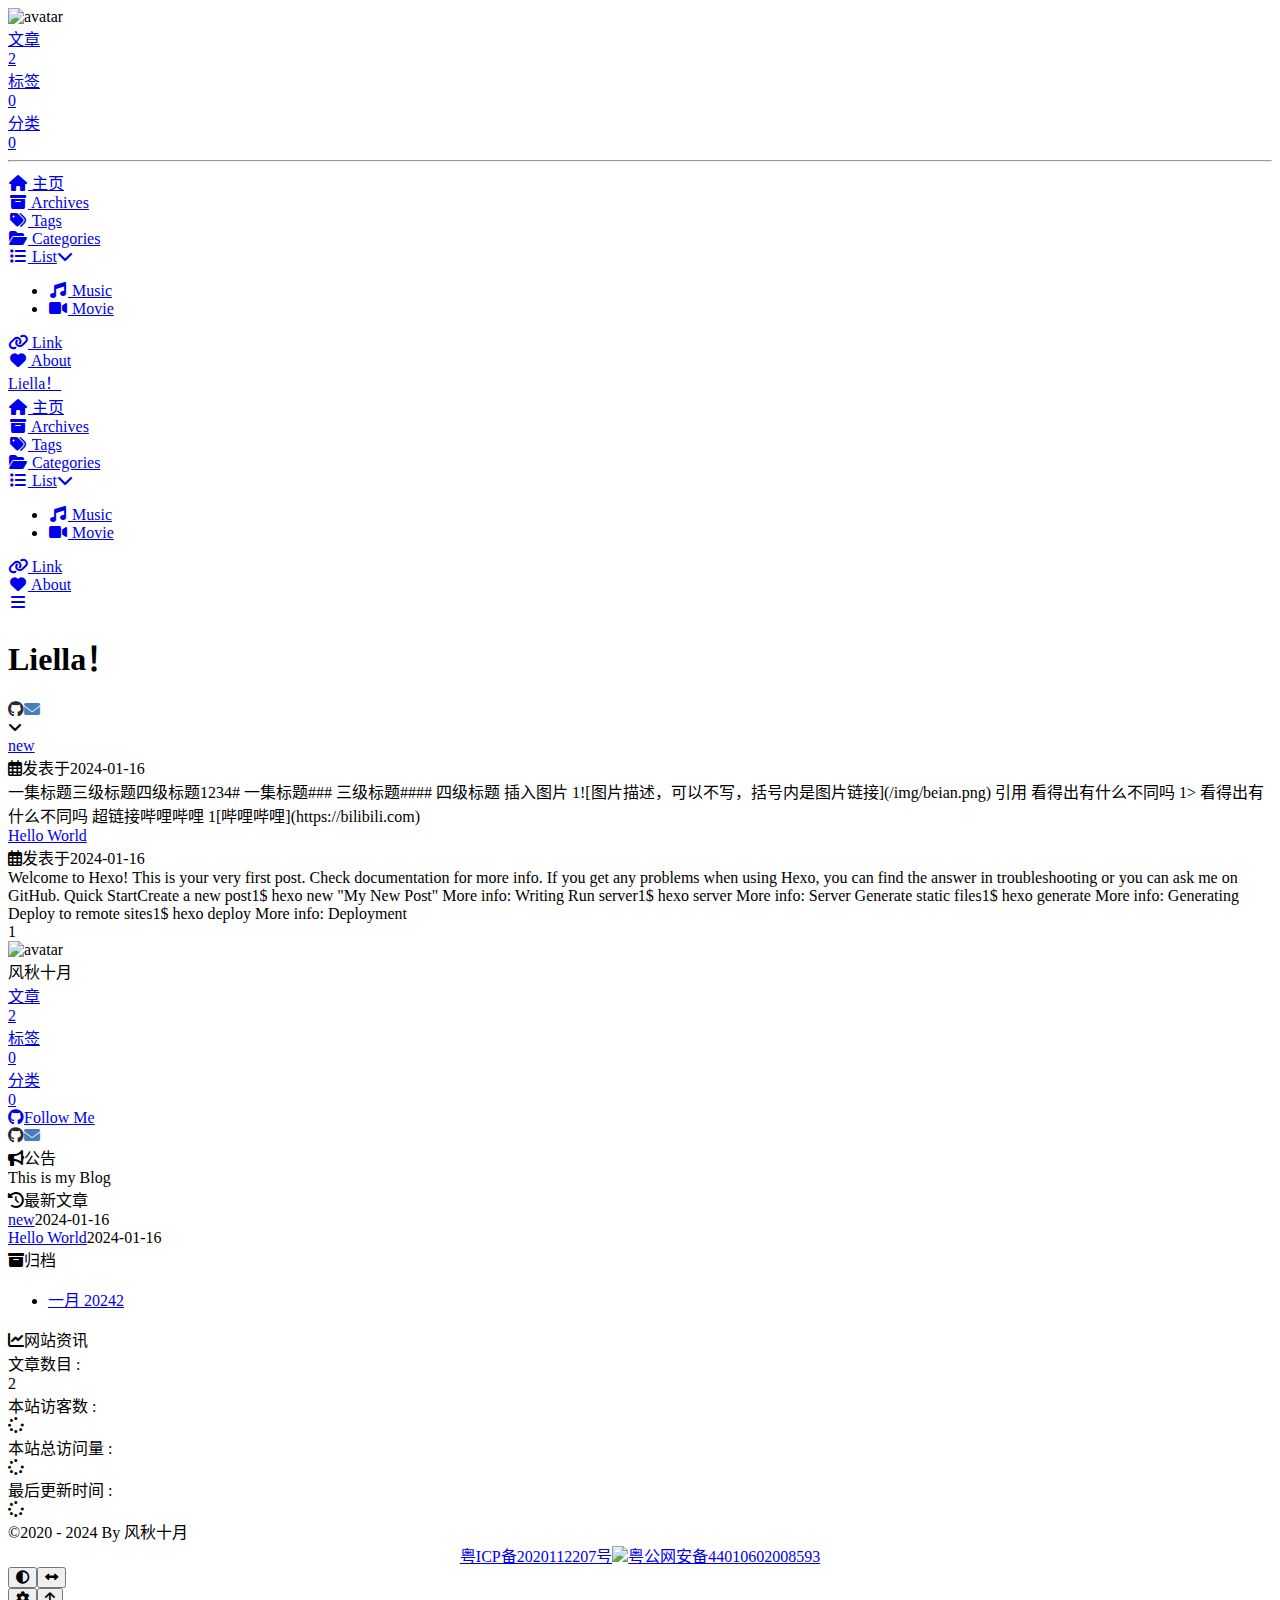
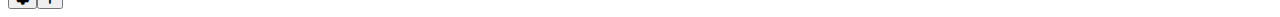
==== index.html @ 4f87a9f6 "Site updated: 2024-01-16 03:40:09" ====
<!DOCTYPE html><html lang="zh-CN" data-theme="light"><head><meta charset="UTF-8"><meta http-equiv="X-UA-Compatible" content="IE=edge"><meta name="viewport" content="width=device-width, initial-scale=1.0,viewport-fit=cover"><title>Liella！</title><meta name="author" content="风秋十月"><meta name="copyright" content="风秋十月"><meta name="format-detection" content="telephone=no"><meta name="theme-color" content="#ffffff"><meta property="og:type" content="website">
<meta property="og:title" content="Liella！">
<meta property="og:url" content="http://example.com/index.html">
<meta property="og:site_name" content="Liella！">
<meta property="og:locale" content="zh_CN">
<meta property="og:image" content="https://i.loli.net/2021/02/24/5O1day2nriDzjSu.png">
<meta property="article:author" content="风秋十月">
<meta name="twitter:card" content="summary">
<meta name="twitter:image" content="https://i.loli.net/2021/02/24/5O1day2nriDzjSu.png"><link rel="shortcut icon" href="/img/favicon.ico"><link rel="canonical" href="http://example.com/index.html"><link rel="preconnect" href="//cdn.jsdelivr.net"/><link rel="preconnect" href="//busuanzi.ibruce.info"/><link rel="stylesheet" href="/css/index.css?v=4.12.0"><link rel="stylesheet" href="https://cdn.jsdelivr.net/npm/@fortawesome/fontawesome-free@6.5.1/css/all.min.css"><link rel="stylesheet" href="https://cdn.jsdelivr.net/npm/@fancyapps/ui@5.0.32/dist/fancybox/fancybox.min.css" media="print" onload="this.media='all'"><script>const GLOBAL_CONFIG = {
  root: '/',
  algolia: undefined,
  localSearch: undefined,
  translate: undefined,
  noticeOutdate: undefined,
  highlight: {"plugin":"highlight.js","highlightCopy":true,"highlightLang":true,"highlightHeightLimit":false},
  copy: {
    success: '复制成功',
    error: '复制错误',
    noSupport: '浏览器不支持'
  },
  relativeDate: {
    homepage: false,
    post: false
  },
  runtime: '',
  dateSuffix: {
    just: '刚刚',
    min: '分钟前',
    hour: '小时前',
    day: '天前',
    month: '个月前'
  },
  copyright: undefined,
  lightbox: 'fancybox',
  Snackbar: undefined,
  infinitegrid: {
    js: 'https://cdn.jsdelivr.net/npm/@egjs/infinitegrid@4.11.0/dist/infinitegrid.min.js',
    buttonText: '加载更多'
  },
  isPhotoFigcaption: false,
  islazyload: false,
  isAnchor: false,
  percent: {
    toc: true,
    rightside: false,
  },
  autoDarkmode: false
}</script><script id="config-diff">var GLOBAL_CONFIG_SITE = {
  title: 'Liella！',
  isPost: false,
  isHome: true,
  isHighlightShrink: false,
  isToc: false,
  postUpdate: '2024-01-16 03:40:05'
}</script><script>(win=>{
      win.saveToLocal = {
        set: (key, value, ttl) => {
          if (ttl === 0) return
          const now = Date.now()
          const expiry = now + ttl * 86400000
          const item = {
            value,
            expiry
          }
          localStorage.setItem(key, JSON.stringify(item))
        },
      
        get: key => {
          const itemStr = localStorage.getItem(key)
      
          if (!itemStr) {
            return undefined
          }
          const item = JSON.parse(itemStr)
          const now = Date.now()
      
          if (now > item.expiry) {
            localStorage.removeItem(key)
            return undefined
          }
          return item.value
        }
      }
    
      win.getScript = (url, attr = {}) => new Promise((resolve, reject) => {
        const script = document.createElement('script')
        script.src = url
        script.async = true
        script.onerror = reject
        script.onload = script.onreadystatechange = function() {
          const loadState = this.readyState
          if (loadState && loadState !== 'loaded' && loadState !== 'complete') return
          script.onload = script.onreadystatechange = null
          resolve()
        }

        Object.keys(attr).forEach(key => {
          script.setAttribute(key, attr[key])
        })

        document.head.appendChild(script)
      })
    
      win.getCSS = (url, id = false) => new Promise((resolve, reject) => {
        const link = document.createElement('link')
        link.rel = 'stylesheet'
        link.href = url
        if (id) link.id = id
        link.onerror = reject
        link.onload = link.onreadystatechange = function() {
          const loadState = this.readyState
          if (loadState && loadState !== 'loaded' && loadState !== 'complete') return
          link.onload = link.onreadystatechange = null
          resolve()
        }
        document.head.appendChild(link)
      })
    
      win.activateDarkMode = () => {
        document.documentElement.setAttribute('data-theme', 'dark')
        if (document.querySelector('meta[name="theme-color"]') !== null) {
          document.querySelector('meta[name="theme-color"]').setAttribute('content', '#0d0d0d')
        }
      }
      win.activateLightMode = () => {
        document.documentElement.setAttribute('data-theme', 'light')
        if (document.querySelector('meta[name="theme-color"]') !== null) {
          document.querySelector('meta[name="theme-color"]').setAttribute('content', '#ffffff')
        }
      }
      const t = saveToLocal.get('theme')
    
        if (t === 'dark') activateDarkMode()
        else if (t === 'light') activateLightMode()
      
      const asideStatus = saveToLocal.get('aside-status')
      if (asideStatus !== undefined) {
        if (asideStatus === 'hide') {
          document.documentElement.classList.add('hide-aside')
        } else {
          document.documentElement.classList.remove('hide-aside')
        }
      }
    
      const detectApple = () => {
        if(/iPad|iPhone|iPod|Macintosh/.test(navigator.userAgent)){
          document.documentElement.classList.add('apple')
        }
      }
      detectApple()
    })(window)</script><meta name="generator" content="Hexo 7.0.0"></head><body><div id="sidebar"><div id="menu-mask"></div><div id="sidebar-menus"><div class="avatar-img is-center"><img src="https://i.loli.net/2021/02/24/5O1day2nriDzjSu.png" onerror="onerror=null;src='/img/friend_404.gif'" alt="avatar"/></div><div class="sidebar-site-data site-data is-center"><a href="/archives/"><div class="headline">文章</div><div class="length-num">2</div></a><a href="/tags/"><div class="headline">标签</div><div class="length-num">0</div></a><a href="/categories/"><div class="headline">分类</div><div class="length-num">0</div></a></div><hr class="custom-hr"/><div class="menus_items"><div class="menus_item"><a class="site-page" href="/"><i class="fa-fw fas fa-home"></i><span> 主页</span></a></div><div class="menus_item"><a class="site-page" href="/archives/"><i class="fa-fw fas fa-archive"></i><span> Archives</span></a></div><div class="menus_item"><a class="site-page" href="/tags/"><i class="fa-fw fas fa-tags"></i><span> Tags</span></a></div><div class="menus_item"><a class="site-page" href="/categories/"><i class="fa-fw fas fa-folder-open"></i><span> Categories</span></a></div><div class="menus_item"><a class="site-page group" href="javascript:void(0);"><i class="fa-fw fas fa-list"></i><span> List</span><i class="fas fa-chevron-down"></i></a><ul class="menus_item_child"><li><a class="site-page child" href="/music/"><i class="fa-fw fas fa-music"></i><span> Music</span></a></li><li><a class="site-page child" href="/movies/"><i class="fa-fw fas fa-video"></i><span> Movie</span></a></li></ul></div><div class="menus_item"><a class="site-page" href="/link/"><i class="fa-fw fas fa-link"></i><span> Link</span></a></div><div class="menus_item"><a class="site-page" href="/about/"><i class="fa-fw fas fa-heart"></i><span> About</span></a></div></div></div></div><div class="page" id="body-wrap"><header class="full_page" id="page-header" style="background-image: url('/img/index.jpg')"><nav id="nav"><span id="blog-info"><a href="/" title="Liella！"><span class="site-name">Liella！</span></a></span><div id="menus"><div class="menus_items"><div class="menus_item"><a class="site-page" href="/"><i class="fa-fw fas fa-home"></i><span> 主页</span></a></div><div class="menus_item"><a class="site-page" href="/archives/"><i class="fa-fw fas fa-archive"></i><span> Archives</span></a></div><div class="menus_item"><a class="site-page" href="/tags/"><i class="fa-fw fas fa-tags"></i><span> Tags</span></a></div><div class="menus_item"><a class="site-page" href="/categories/"><i class="fa-fw fas fa-folder-open"></i><span> Categories</span></a></div><div class="menus_item"><a class="site-page group" href="javascript:void(0);"><i class="fa-fw fas fa-list"></i><span> List</span><i class="fas fa-chevron-down"></i></a><ul class="menus_item_child"><li><a class="site-page child" href="/music/"><i class="fa-fw fas fa-music"></i><span> Music</span></a></li><li><a class="site-page child" href="/movies/"><i class="fa-fw fas fa-video"></i><span> Movie</span></a></li></ul></div><div class="menus_item"><a class="site-page" href="/link/"><i class="fa-fw fas fa-link"></i><span> Link</span></a></div><div class="menus_item"><a class="site-page" href="/about/"><i class="fa-fw fas fa-heart"></i><span> About</span></a></div></div><div id="toggle-menu"><a class="site-page" href="javascript:void(0);"><i class="fas fa-bars fa-fw"></i></a></div></div></nav><div id="site-info"><h1 id="site-title">Liella！</h1><div id="site_social_icons"><a class="social-icon" href="https://github.com/xxxxx" target="_blank" title="Github"><i class="fab fa-github" style="color: #24292e;"></i></a><a class="social-icon" href="mailto:xxxxxx@gmail.com" target="_blank" title="Email"><i class="fas fa-envelope" style="color: #4a7dbe;"></i></a></div></div><div id="scroll-down"><i class="fas fa-angle-down scroll-down-effects"></i></div></header><main class="layout" id="content-inner"><div class="recent-posts" id="recent-posts"><div class="recent-post-item"><div class="recent-post-info no-cover"><a class="article-title" href="/2024/01/16/new/" title="new">new</a><div class="article-meta-wrap"><span class="post-meta-date"><i class="far fa-calendar-alt"></i><span class="article-meta-label">发表于</span><time datetime="2024-01-15T18:59:41.000Z" title="发表于 2024-01-16 02:59:41">2024-01-16</time></span></div><div class="content">一集标题三级标题四级标题1234# 一集标题### 三级标题#### 四级标题

插入图片
1![图片描述，可以不写，括号内是图片链接](/img/beian.png)

引用
看得出有什么不同吗

1&gt; 看得出有什么不同吗

超链接哔哩哔哩
1[哔哩哔哩](https://bilibili.com)

</div></div></div><div class="recent-post-item"><div class="recent-post-info no-cover"><a class="article-title" href="/2024/01/16/hello-world/" title="Hello World">Hello World</a><div class="article-meta-wrap"><span class="post-meta-date"><i class="far fa-calendar-alt"></i><span class="article-meta-label">发表于</span><time datetime="2024-01-15T17:14:03.860Z" title="发表于 2024-01-16 01:14:03">2024-01-16</time></span></div><div class="content">Welcome to Hexo! This is your very first post. Check documentation for more info. If you get any problems when using Hexo, you can find the answer in troubleshooting or you can ask me on GitHub.
Quick StartCreate a new post1$ hexo new &quot;My New Post&quot;

More info: Writing
Run server1$ hexo server

More info: Server
Generate static files1$ hexo generate

More info: Generating
Deploy to remote sites1$ hexo deploy

More info: Deployment

</div></div></div><nav id="pagination"><div class="pagination"><span class="page-number current">1</span></div></nav></div><div class="aside-content" id="aside-content"><div class="card-widget card-info"><div class="is-center"><div class="avatar-img"><img src="https://i.loli.net/2021/02/24/5O1day2nriDzjSu.png" onerror="this.onerror=null;this.src='/img/friend_404.gif'" alt="avatar"/></div><div class="author-info__name">风秋十月</div><div class="author-info__description"></div></div><div class="card-info-data site-data is-center"><a href="/archives/"><div class="headline">文章</div><div class="length-num">2</div></a><a href="/tags/"><div class="headline">标签</div><div class="length-num">0</div></a><a href="/categories/"><div class="headline">分类</div><div class="length-num">0</div></a></div><a id="card-info-btn" target="_blank" rel="noopener" href="https://github.com/xxxxxx"><i class="fab fa-github"></i><span>Follow Me</span></a><div class="card-info-social-icons is-center"><a class="social-icon" href="https://github.com/xxxxx" target="_blank" title="Github"><i class="fab fa-github" style="color: #24292e;"></i></a><a class="social-icon" href="mailto:xxxxxx@gmail.com" target="_blank" title="Email"><i class="fas fa-envelope" style="color: #4a7dbe;"></i></a></div></div><div class="card-widget card-announcement"><div class="item-headline"><i class="fas fa-bullhorn fa-shake"></i><span>公告</span></div><div class="announcement_content">This is my Blog</div></div><div class="sticky_layout"><div class="card-widget card-recent-post"><div class="item-headline"><i class="fas fa-history"></i><span>最新文章</span></div><div class="aside-list"><div class="aside-list-item no-cover"><div class="content"><a class="title" href="/2024/01/16/new/" title="new">new</a><time datetime="2024-01-15T18:59:41.000Z" title="发表于 2024-01-16 02:59:41">2024-01-16</time></div></div><div class="aside-list-item no-cover"><div class="content"><a class="title" href="/2024/01/16/hello-world/" title="Hello World">Hello World</a><time datetime="2024-01-15T17:14:03.860Z" title="发表于 2024-01-16 01:14:03">2024-01-16</time></div></div></div></div><div class="card-widget card-archives"><div class="item-headline"><i class="fas fa-archive"></i><span>归档</span></div><ul class="card-archive-list"><li class="card-archive-list-item"><a class="card-archive-list-link" href="/archives/2024/01/"><span class="card-archive-list-date">一月 2024</span><span class="card-archive-list-count">2</span></a></li></ul></div><div class="card-widget card-webinfo"><div class="item-headline"><i class="fas fa-chart-line"></i><span>网站资讯</span></div><div class="webinfo"><div class="webinfo-item"><div class="item-name">文章数目 :</div><div class="item-count">2</div></div><div class="webinfo-item"><div class="item-name">本站访客数 :</div><div class="item-count" id="busuanzi_value_site_uv"><i class="fa-solid fa-spinner fa-spin"></i></div></div><div class="webinfo-item"><div class="item-name">本站总访问量 :</div><div class="item-count" id="busuanzi_value_site_pv"><i class="fa-solid fa-spinner fa-spin"></i></div></div><div class="webinfo-item"><div class="item-name">最后更新时间 :</div><div class="item-count" id="last-push-date" data-lastPushDate="2024-01-15T19:40:05.425Z"><i class="fa-solid fa-spinner fa-spin"></i></div></div></div></div></div></div></main><footer id="footer"><div id="footer-wrap"><div class="copyright">&copy;2020 - 2024 By 风秋十月</div><div class="footer_custom_text"><div align=center><a href=" " target=_blank>粤ICP备2020112207号</a ><a target="_blank" rel="noopener" href="https://beian.mps.gov.cn/#/query/webSearch?code=44010602008593\"><img class="icp-icon" src="\img\beian.png"><span>粤公网安备44010602008593</span></a></div></div></div></footer></div><div id="rightside"><div id="rightside-config-hide"><button id="darkmode" type="button" title="浅色和深色模式转换"><i class="fas fa-adjust"></i></button><button id="hide-aside-btn" type="button" title="单栏和双栏切换"><i class="fas fa-arrows-alt-h"></i></button></div><div id="rightside-config-show"><button id="rightside-config" type="button" title="设置"><i class="fas fa-cog fa-spin"></i></button><button id="go-up" type="button" title="回到顶部"><span class="scroll-percent"></span><i class="fas fa-arrow-up"></i></button></div></div><div><script src="/js/utils.js?v=4.12.0"></script><script src="/js/main.js?v=4.12.0"></script><script src="https://cdn.jsdelivr.net/npm/@fancyapps/ui@5.0.32/dist/fancybox/fancybox.umd.min.js"></script><div class="js-pjax"></div><script async data-pjax src="//busuanzi.ibruce.info/busuanzi/2.3/busuanzi.pure.mini.js"></script></div></body></html>
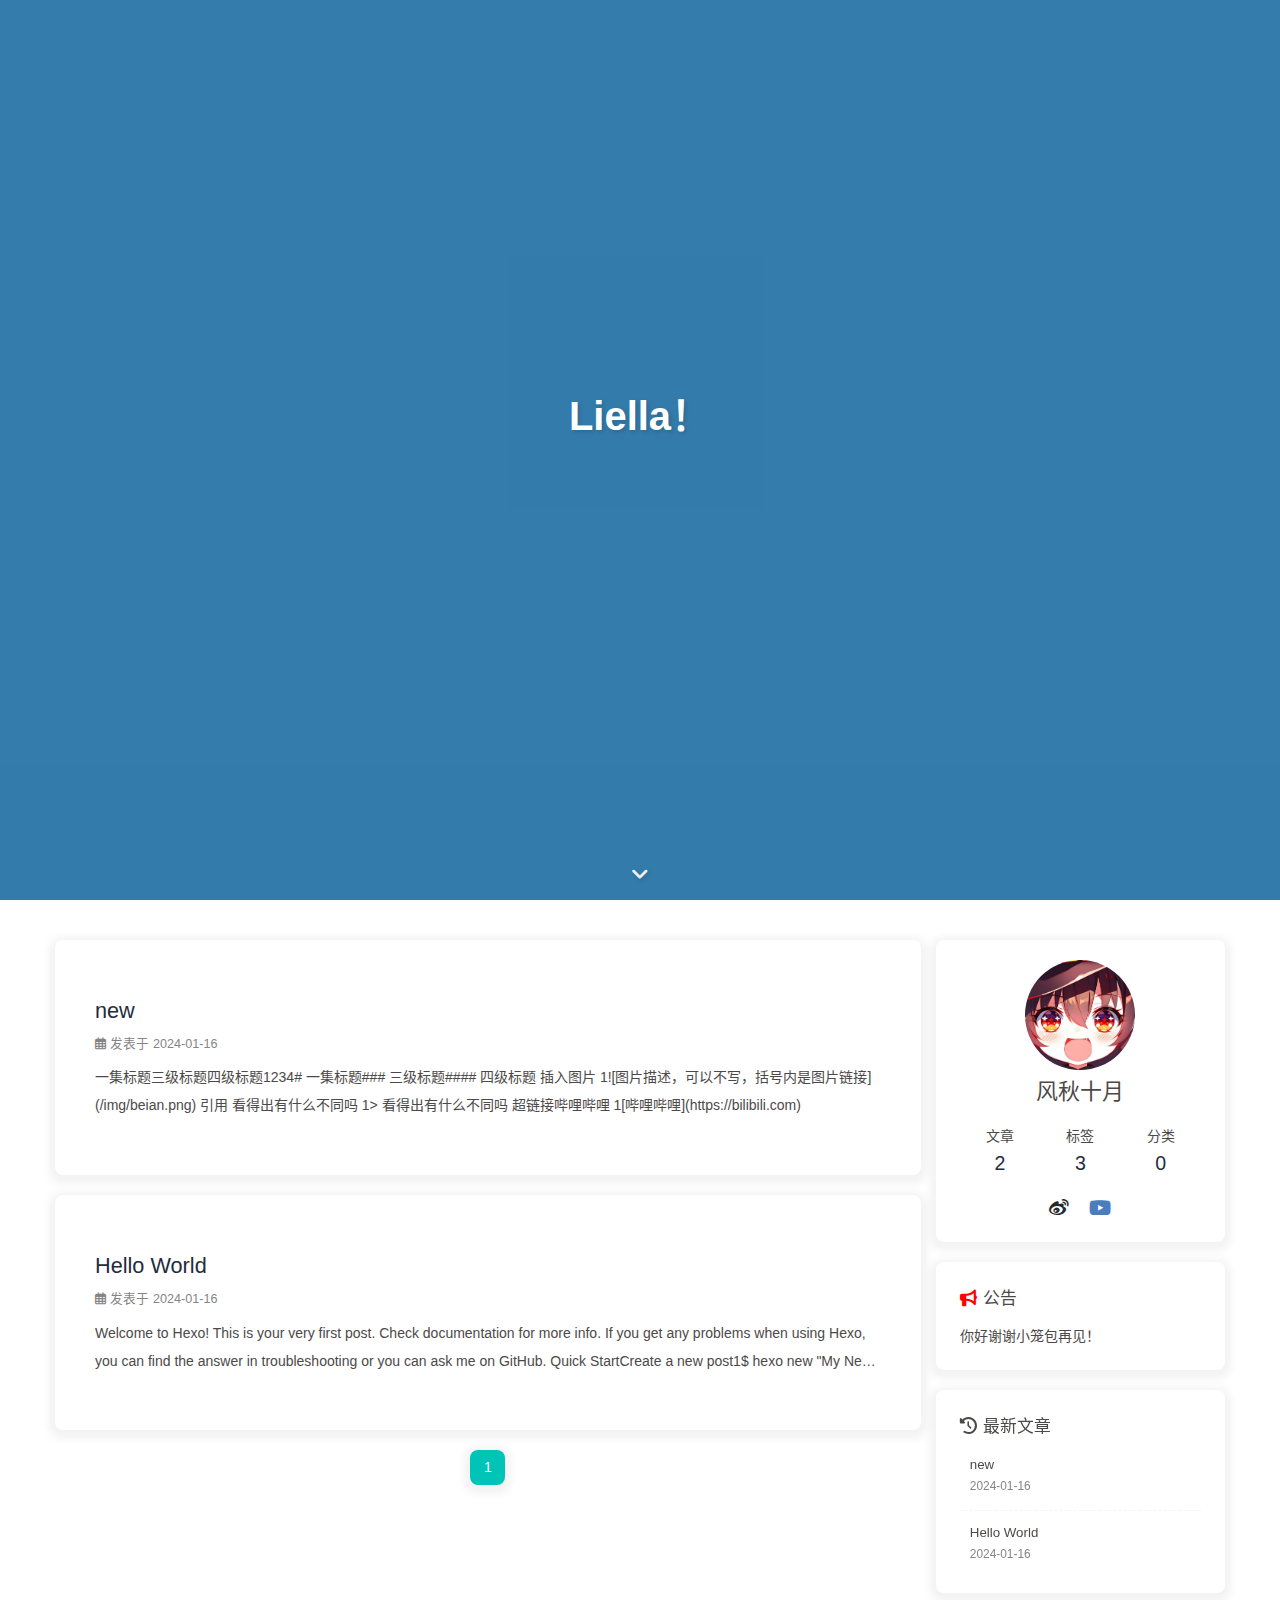
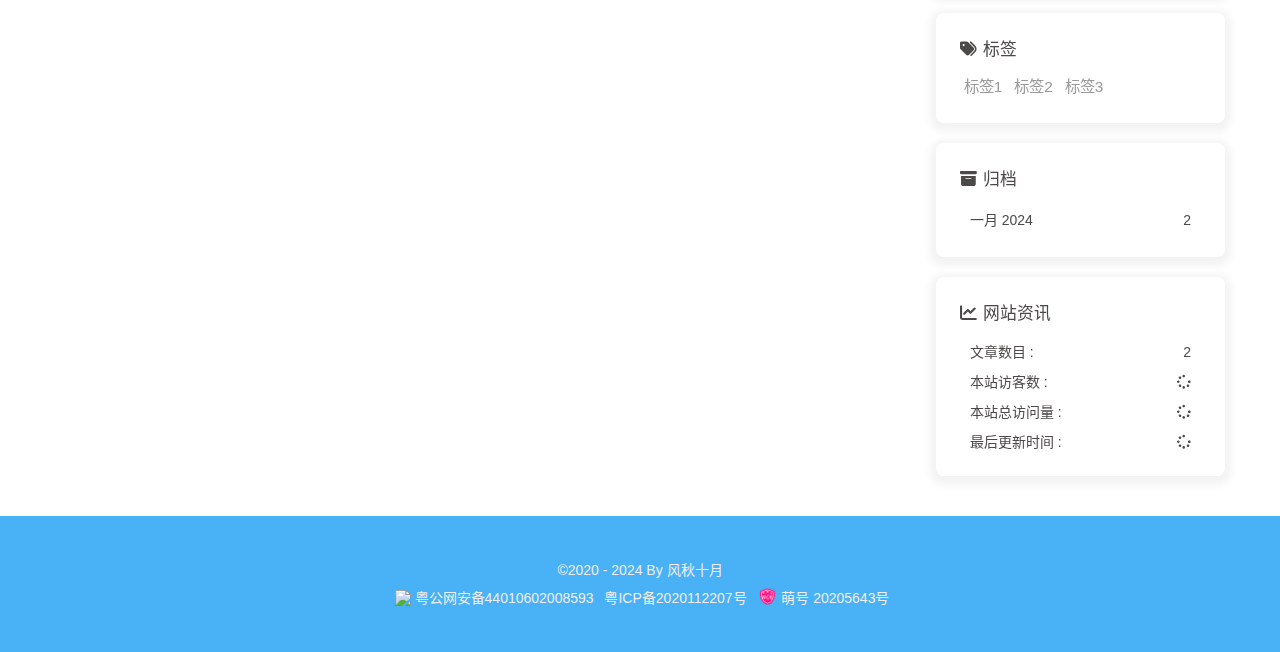
==== commit 5a927bab: "Site updated: 2024-01-16 04:24:49" ====
--- a/index.html
+++ b/index.html
@@ -1,12 +1,12 @@
 <!DOCTYPE html><html lang="zh-CN" data-theme="light"><head><meta charset="UTF-8"><meta http-equiv="X-UA-Compatible" content="IE=edge"><meta name="viewport" content="width=device-width, initial-scale=1.0,viewport-fit=cover"><title>Liella！</title><meta name="author" content="风秋十月"><meta name="copyright" content="风秋十月"><meta name="format-detection" content="telephone=no"><meta name="theme-color" content="#ffffff"><meta property="og:type" content="website">
 <meta property="og:title" content="Liella！">
-<meta property="og:url" content="http://example.com/index.html">
+<meta property="og:url" content="https://www.minecraft.icu/index.html">
 <meta property="og:site_name" content="Liella！">
 <meta property="og:locale" content="zh_CN">
-<meta property="og:image" content="https://i.loli.net/2021/02/24/5O1day2nriDzjSu.png">
+<meta property="og:image" content="https://www.minecraft.icu/img/avatar.jpg">
 <meta property="article:author" content="风秋十月">
 <meta name="twitter:card" content="summary">
-<meta name="twitter:image" content="https://i.loli.net/2021/02/24/5O1day2nriDzjSu.png"><link rel="shortcut icon" href="/img/favicon.ico"><link rel="canonical" href="http://example.com/index.html"><link rel="preconnect" href="//cdn.jsdelivr.net"/><link rel="preconnect" href="//busuanzi.ibruce.info"/><link rel="stylesheet" href="/css/index.css?v=4.12.0"><link rel="stylesheet" href="https://cdn.jsdelivr.net/npm/@fortawesome/fontawesome-free@6.5.1/css/all.min.css"><link rel="stylesheet" href="https://cdn.jsdelivr.net/npm/@fancyapps/ui@5.0.32/dist/fancybox/fancybox.min.css" media="print" onload="this.media='all'"><script>const GLOBAL_CONFIG = {
+<meta name="twitter:image" content="https://www.minecraft.icu/img/avatar.jpg"><link rel="shortcut icon" href="/img/favicon.ico"><link rel="canonical" href="https://www.minecraft.icu/index.html"><link rel="preconnect" href="//cdn.jsdelivr.net"/><link rel="preconnect" href="//busuanzi.ibruce.info"/><link rel="stylesheet" href="/css/index.css?v=4.12.0"><link rel="stylesheet" href="https://cdn.jsdelivr.net/npm/@fortawesome/fontawesome-free@6.5.1/css/all.min.css"><link rel="stylesheet" href="https://cdn.jsdelivr.net/npm/@fancyapps/ui@5.0.32/dist/fancybox/fancybox.min.css" media="print" onload="this.media='all'"><script>const GLOBAL_CONFIG = {
   root: '/',
   algolia: undefined,
   localSearch: undefined,
@@ -51,7 +51,7 @@
   isHome: true,
   isHighlightShrink: false,
   isToc: false,
-  postUpdate: '2024-01-16 03:40:05'
+  postUpdate: '2024-01-16 04:24:43'
 }</script><script>(win=>{
       win.saveToLocal = {
         set: (key, value, ttl) => {
@@ -148,7 +148,7 @@
         }
       }
       detectApple()
-    })(window)</script><meta name="generator" content="Hexo 7.0.0"></head><body><div id="sidebar"><div id="menu-mask"></div><div id="sidebar-menus"><div class="avatar-img is-center"><img src="https://i.loli.net/2021/02/24/5O1day2nriDzjSu.png" onerror="onerror=null;src='/img/friend_404.gif'" alt="avatar"/></div><div class="sidebar-site-data site-data is-center"><a href="/archives/"><div class="headline">文章</div><div class="length-num">2</div></a><a href="/tags/"><div class="headline">标签</div><div class="length-num">0</div></a><a href="/categories/"><div class="headline">分类</div><div class="length-num">0</div></a></div><hr class="custom-hr"/><div class="menus_items"><div class="menus_item"><a class="site-page" href="/"><i class="fa-fw fas fa-home"></i><span> 主页</span></a></div><div class="menus_item"><a class="site-page" href="/archives/"><i class="fa-fw fas fa-archive"></i><span> Archives</span></a></div><div class="menus_item"><a class="site-page" href="/tags/"><i class="fa-fw fas fa-tags"></i><span> Tags</span></a></div><div class="menus_item"><a class="site-page" href="/categories/"><i class="fa-fw fas fa-folder-open"></i><span> Categories</span></a></div><div class="menus_item"><a class="site-page group" href="javascript:void(0);"><i class="fa-fw fas fa-list"></i><span> List</span><i class="fas fa-chevron-down"></i></a><ul class="menus_item_child"><li><a class="site-page child" href="/music/"><i class="fa-fw fas fa-music"></i><span> Music</span></a></li><li><a class="site-page child" href="/movies/"><i class="fa-fw fas fa-video"></i><span> Movie</span></a></li></ul></div><div class="menus_item"><a class="site-page" href="/link/"><i class="fa-fw fas fa-link"></i><span> Link</span></a></div><div class="menus_item"><a class="site-page" href="/about/"><i class="fa-fw fas fa-heart"></i><span> About</span></a></div></div></div></div><div class="page" id="body-wrap"><header class="full_page" id="page-header" style="background-image: url('/img/index.jpg')"><nav id="nav"><span id="blog-info"><a href="/" title="Liella！"><span class="site-name">Liella！</span></a></span><div id="menus"><div class="menus_items"><div class="menus_item"><a class="site-page" href="/"><i class="fa-fw fas fa-home"></i><span> 主页</span></a></div><div class="menus_item"><a class="site-page" href="/archives/"><i class="fa-fw fas fa-archive"></i><span> Archives</span></a></div><div class="menus_item"><a class="site-page" href="/tags/"><i class="fa-fw fas fa-tags"></i><span> Tags</span></a></div><div class="menus_item"><a class="site-page" href="/categories/"><i class="fa-fw fas fa-folder-open"></i><span> Categories</span></a></div><div class="menus_item"><a class="site-page group" href="javascript:void(0);"><i class="fa-fw fas fa-list"></i><span> List</span><i class="fas fa-chevron-down"></i></a><ul class="menus_item_child"><li><a class="site-page child" href="/music/"><i class="fa-fw fas fa-music"></i><span> Music</span></a></li><li><a class="site-page child" href="/movies/"><i class="fa-fw fas fa-video"></i><span> Movie</span></a></li></ul></div><div class="menus_item"><a class="site-page" href="/link/"><i class="fa-fw fas fa-link"></i><span> Link</span></a></div><div class="menus_item"><a class="site-page" href="/about/"><i class="fa-fw fas fa-heart"></i><span> About</span></a></div></div><div id="toggle-menu"><a class="site-page" href="javascript:void(0);"><i class="fas fa-bars fa-fw"></i></a></div></div></nav><div id="site-info"><h1 id="site-title">Liella！</h1><div id="site_social_icons"><a class="social-icon" href="https://github.com/xxxxx" target="_blank" title="Github"><i class="fab fa-github" style="color: #24292e;"></i></a><a class="social-icon" href="mailto:xxxxxx@gmail.com" target="_blank" title="Email"><i class="fas fa-envelope" style="color: #4a7dbe;"></i></a></div></div><div id="scroll-down"><i class="fas fa-angle-down scroll-down-effects"></i></div></header><main class="layout" id="content-inner"><div class="recent-posts" id="recent-posts"><div class="recent-post-item"><div class="recent-post-info no-cover"><a class="article-title" href="/2024/01/16/new/" title="new">new</a><div class="article-meta-wrap"><span class="post-meta-date"><i class="far fa-calendar-alt"></i><span class="article-meta-label">发表于</span><time datetime="2024-01-15T18:59:41.000Z" title="发表于 2024-01-16 02:59:41">2024-01-16</time></span></div><div class="content">一集标题三级标题四级标题1234# 一集标题### 三级标题#### 四级标题
+    })(window)</script><meta name="generator" content="Hexo 7.0.0"></head><body><div id="sidebar"><div id="menu-mask"></div><div id="sidebar-menus"><div class="avatar-img is-center"><img src="/img/avatar.jpg" onerror="onerror=null;src='/img/friend_404.gif'" alt="avatar"/></div><div class="sidebar-site-data site-data is-center"><a href="/archives/"><div class="headline">文章</div><div class="length-num">2</div></a><a href="/tags/"><div class="headline">标签</div><div class="length-num">3</div></a><a href="/categories/"><div class="headline">分类</div><div class="length-num">0</div></a></div><hr class="custom-hr"/><div class="menus_items"><div class="menus_item"><a class="site-page" href="/"><i class="fa-fw fas fa-home"></i><span> 主页</span></a></div><div class="menus_item"><a class="site-page" href="/archives/"><i class="fa-fw fas fa-archive"></i><span> 归档</span></a></div><div class="menus_item"><a class="site-page" href="/tags/"><i class="fa-fw fas fa-tags"></i><span> 标签</span></a></div><div class="menus_item"><a class="site-page" href="/categories/"><i class="fa-fw fas fa-folder-open"></i><span> 分类</span></a></div><div class="menus_item"><a class="site-page" href="/link/"><i class="fa-fw fas fa-link"></i><span> 友情链接</span></a></div><div class="menus_item"><a class="site-page" href="/about/"><i class="fa-fw fas fa-heart"></i><span> 关于</span></a></div></div></div></div><div class="page" id="body-wrap"><header class="full_page" id="page-header" style="background-image: url('/img/index.jpg')"><nav id="nav"><span id="blog-info"><a href="/" title="Liella！"><span class="site-name">Liella！</span></a></span><div id="menus"><div class="menus_items"><div class="menus_item"><a class="site-page" href="/"><i class="fa-fw fas fa-home"></i><span> 主页</span></a></div><div class="menus_item"><a class="site-page" href="/archives/"><i class="fa-fw fas fa-archive"></i><span> 归档</span></a></div><div class="menus_item"><a class="site-page" href="/tags/"><i class="fa-fw fas fa-tags"></i><span> 标签</span></a></div><div class="menus_item"><a class="site-page" href="/categories/"><i class="fa-fw fas fa-folder-open"></i><span> 分类</span></a></div><div class="menus_item"><a class="site-page" href="/link/"><i class="fa-fw fas fa-link"></i><span> 友情链接</span></a></div><div class="menus_item"><a class="site-page" href="/about/"><i class="fa-fw fas fa-heart"></i><span> 关于</span></a></div></div><div id="toggle-menu"><a class="site-page" href="javascript:void(0);"><i class="fas fa-bars fa-fw"></i></a></div></div></nav><div id="site-info"><h1 id="site-title">Liella！</h1><div id="site_social_icons"><a class="social-icon" href="https://weibo.com/u/5321318954" target="_blank" title="weibo"><i class="fab fa-weibo" style="color: #24292e;"></i></a><a class="social-icon" href="https://weibo.com/u/5321318954" target="_blank" title="youtube"><i class="fab fa-youtube" style="color: #4a7dbe;"></i></a></div></div><div id="scroll-down"><i class="fas fa-angle-down scroll-down-effects"></i></div></header><main class="layout" id="content-inner"><div class="recent-posts" id="recent-posts"><div class="recent-post-item"><div class="recent-post-info no-cover"><a class="article-title" href="/2024/01/16/new/" title="new">new</a><div class="article-meta-wrap"><span class="post-meta-date"><i class="far fa-calendar-alt"></i><span class="article-meta-label">发表于</span><time datetime="2024-01-15T18:59:41.000Z" title="发表于 2024-01-16 02:59:41">2024-01-16</time></span></div><div class="content">一集标题三级标题四级标题1234# 一集标题### 三级标题#### 四级标题
 
 插入图片
 1![图片描述，可以不写，括号内是图片链接](/img/beian.png)
@@ -175,4 +175,4 @@
 
 More info: Deployment
 
-</div></div></div><nav id="pagination"><div class="pagination"><span class="page-number current">1</span></div></nav></div><div class="aside-content" id="aside-content"><div class="card-widget card-info"><div class="is-center"><div class="avatar-img"><img src="https://i.loli.net/2021/02/24/5O1day2nriDzjSu.png" onerror="this.onerror=null;this.src='/img/friend_404.gif'" alt="avatar"/></div><div class="author-info__name">风秋十月</div><div class="author-info__description"></div></div><div class="card-info-data site-data is-center"><a href="/archives/"><div class="headline">文章</div><div class="length-num">2</div></a><a href="/tags/"><div class="headline">标签</div><div class="length-num">0</div></a><a href="/categories/"><div class="headline">分类</div><div class="length-num">0</div></a></div><a id="card-info-btn" target="_blank" rel="noopener" href="https://github.com/xxxxxx"><i class="fab fa-github"></i><span>Follow Me</span></a><div class="card-info-social-icons is-center"><a class="social-icon" href="https://github.com/xxxxx" target="_blank" title="Github"><i class="fab fa-github" style="color: #24292e;"></i></a><a class="social-icon" href="mailto:xxxxxx@gmail.com" target="_blank" title="Email"><i class="fas fa-envelope" style="color: #4a7dbe;"></i></a></div></div><div class="card-widget card-announcement"><div class="item-headline"><i class="fas fa-bullhorn fa-shake"></i><span>公告</span></div><div class="announcement_content">This is my Blog</div></div><div class="sticky_layout"><div class="card-widget card-recent-post"><div class="item-headline"><i class="fas fa-history"></i><span>最新文章</span></div><div class="aside-list"><div class="aside-list-item no-cover"><div class="content"><a class="title" href="/2024/01/16/new/" title="new">new</a><time datetime="2024-01-15T18:59:41.000Z" title="发表于 2024-01-16 02:59:41">2024-01-16</time></div></div><div class="aside-list-item no-cover"><div class="content"><a class="title" href="/2024/01/16/hello-world/" title="Hello World">Hello World</a><time datetime="2024-01-15T17:14:03.860Z" title="发表于 2024-01-16 01:14:03">2024-01-16</time></div></div></div></div><div class="card-widget card-archives"><div class="item-headline"><i class="fas fa-archive"></i><span>归档</span></div><ul class="card-archive-list"><li class="card-archive-list-item"><a class="card-archive-list-link" href="/archives/2024/01/"><span class="card-archive-list-date">一月 2024</span><span class="card-archive-list-count">2</span></a></li></ul></div><div class="card-widget card-webinfo"><div class="item-headline"><i class="fas fa-chart-line"></i><span>网站资讯</span></div><div class="webinfo"><div class="webinfo-item"><div class="item-name">文章数目 :</div><div class="item-count">2</div></div><div class="webinfo-item"><div class="item-name">本站访客数 :</div><div class="item-count" id="busuanzi_value_site_uv"><i class="fa-solid fa-spinner fa-spin"></i></div></div><div class="webinfo-item"><div class="item-name">本站总访问量 :</div><div class="item-count" id="busuanzi_value_site_pv"><i class="fa-solid fa-spinner fa-spin"></i></div></div><div class="webinfo-item"><div class="item-name">最后更新时间 :</div><div class="item-count" id="last-push-date" data-lastPushDate="2024-01-15T19:40:05.425Z"><i class="fa-solid fa-spinner fa-spin"></i></div></div></div></div></div></div></main><footer id="footer"><div id="footer-wrap"><div class="copyright">&copy;2020 - 2024 By 风秋十月</div><div class="footer_custom_text"><div align=center><a href=" " target=_blank>粤ICP备2020112207号</a ><a target="_blank" rel="noopener" href="https://beian.mps.gov.cn/#/query/webSearch?code=44010602008593\"><img class="icp-icon" src="\img\beian.png"><span>粤公网安备44010602008593</span></a></div></div></div></footer></div><div id="rightside"><div id="rightside-config-hide"><button id="darkmode" type="button" title="浅色和深色模式转换"><i class="fas fa-adjust"></i></button><button id="hide-aside-btn" type="button" title="单栏和双栏切换"><i class="fas fa-arrows-alt-h"></i></button></div><div id="rightside-config-show"><button id="rightside-config" type="button" title="设置"><i class="fas fa-cog fa-spin"></i></button><button id="go-up" type="button" title="回到顶部"><span class="scroll-percent"></span><i class="fas fa-arrow-up"></i></button></div></div><div><script src="/js/utils.js?v=4.12.0"></script><script src="/js/main.js?v=4.12.0"></script><script src="https://cdn.jsdelivr.net/npm/@fancyapps/ui@5.0.32/dist/fancybox/fancybox.umd.min.js"></script><div class="js-pjax"></div><script async data-pjax src="//busuanzi.ibruce.info/busuanzi/2.3/busuanzi.pure.mini.js"></script></div></body></html>+</div></div></div><nav id="pagination"><div class="pagination"><span class="page-number current">1</span></div></nav></div><div class="aside-content" id="aside-content"><div class="card-widget card-info"><div class="is-center"><div class="avatar-img"><img src="/img/avatar.jpg" onerror="this.onerror=null;this.src='/img/friend_404.gif'" alt="avatar"/></div><div class="author-info__name">风秋十月</div><div class="author-info__description"></div></div><div class="card-info-data site-data is-center"><a href="/archives/"><div class="headline">文章</div><div class="length-num">2</div></a><a href="/tags/"><div class="headline">标签</div><div class="length-num">3</div></a><a href="/categories/"><div class="headline">分类</div><div class="length-num">0</div></a></div><div class="card-info-social-icons is-center"><a class="social-icon" href="https://weibo.com/u/5321318954" target="_blank" title="weibo"><i class="fab fa-weibo" style="color: #24292e;"></i></a><a class="social-icon" href="https://weibo.com/u/5321318954" target="_blank" title="youtube"><i class="fab fa-youtube" style="color: #4a7dbe;"></i></a></div></div><div class="card-widget card-announcement"><div class="item-headline"><i class="fas fa-bullhorn fa-shake"></i><span>公告</span></div><div class="announcement_content">你好谢谢小笼包再见！</div></div><div class="sticky_layout"><div class="card-widget card-recent-post"><div class="item-headline"><i class="fas fa-history"></i><span>最新文章</span></div><div class="aside-list"><div class="aside-list-item no-cover"><div class="content"><a class="title" href="/2024/01/16/new/" title="new">new</a><time datetime="2024-01-15T18:59:41.000Z" title="发表于 2024-01-16 02:59:41">2024-01-16</time></div></div><div class="aside-list-item no-cover"><div class="content"><a class="title" href="/2024/01/16/hello-world/" title="Hello World">Hello World</a><time datetime="2024-01-15T17:14:03.860Z" title="发表于 2024-01-16 01:14:03">2024-01-16</time></div></div></div></div><div class="card-widget card-tags"><div class="item-headline"><i class="fas fa-tags"></i><span>标签</span></div><div class="card-tag-cloud"><a href="/tags/%E6%A0%87%E7%AD%BE1/" style="font-size: 1.1em; color: #999">标签1</a> <a href="/tags/%E6%A0%87%E7%AD%BE2/" style="font-size: 1.1em; color: #999">标签2</a> <a href="/tags/%E6%A0%87%E7%AD%BE3/" style="font-size: 1.1em; color: #999">标签3</a></div></div><div class="card-widget card-archives"><div class="item-headline"><i class="fas fa-archive"></i><span>归档</span></div><ul class="card-archive-list"><li class="card-archive-list-item"><a class="card-archive-list-link" href="/archives/2024/01/"><span class="card-archive-list-date">一月 2024</span><span class="card-archive-list-count">2</span></a></li></ul></div><div class="card-widget card-webinfo"><div class="item-headline"><i class="fas fa-chart-line"></i><span>网站资讯</span></div><div class="webinfo"><div class="webinfo-item"><div class="item-name">文章数目 :</div><div class="item-count">2</div></div><div class="webinfo-item"><div class="item-name">本站访客数 :</div><div class="item-count" id="busuanzi_value_site_uv"><i class="fa-solid fa-spinner fa-spin"></i></div></div><div class="webinfo-item"><div class="item-name">本站总访问量 :</div><div class="item-count" id="busuanzi_value_site_pv"><i class="fa-solid fa-spinner fa-spin"></i></div></div><div class="webinfo-item"><div class="item-name">最后更新时间 :</div><div class="item-count" id="last-push-date" data-lastPushDate="2024-01-15T20:24:43.015Z"><i class="fa-solid fa-spinner fa-spin"></i></div></div></div></div></div></div></main><footer id="footer"><div id="footer-wrap"><div class="copyright">&copy;2020 - 2024 By 风秋十月</div><div class="footer_custom_text"><div align=center><a target="_blank" rel="noopener" href="https://beian.mps.gov.cn/#/query/webSearch?code=44010602008593\"><img class="icp-icon" src="\img\beian.png"><span>粤公网安备44010602008593</span></a>&ensp; <a href=" " target=_blank>粤ICP备2020112207号</a>&ensp;<img class="icp-icon" src="\img\moe.png"><a href="https://icp.gov.moe/?keyword=20205643" target="_blank">萌号 </a><a href="https://icp.gov.moe/?keyword=20205643" target="_blank"> 20205643号</a ></div></div></div></footer></div><div id="rightside"><div id="rightside-config-hide"><button id="darkmode" type="button" title="浅色和深色模式转换"><i class="fas fa-adjust"></i></button><button id="hide-aside-btn" type="button" title="单栏和双栏切换"><i class="fas fa-arrows-alt-h"></i></button></div><div id="rightside-config-show"><button id="rightside-config" type="button" title="设置"><i class="fas fa-cog fa-spin"></i></button><button id="go-up" type="button" title="回到顶部"><span class="scroll-percent"></span><i class="fas fa-arrow-up"></i></button></div></div><div><script src="/js/utils.js?v=4.12.0"></script><script src="/js/main.js?v=4.12.0"></script><script src="https://cdn.jsdelivr.net/npm/@fancyapps/ui@5.0.32/dist/fancybox/fancybox.umd.min.js"></script><div class="js-pjax"></div><script type="text/javascript" id="myhk" src="https://myhkw.cn/api/player/163801801575" key="163801801575" m="1"></script><script async data-pjax src="//busuanzi.ibruce.info/busuanzi/2.3/busuanzi.pure.mini.js"></script></div></body></html>